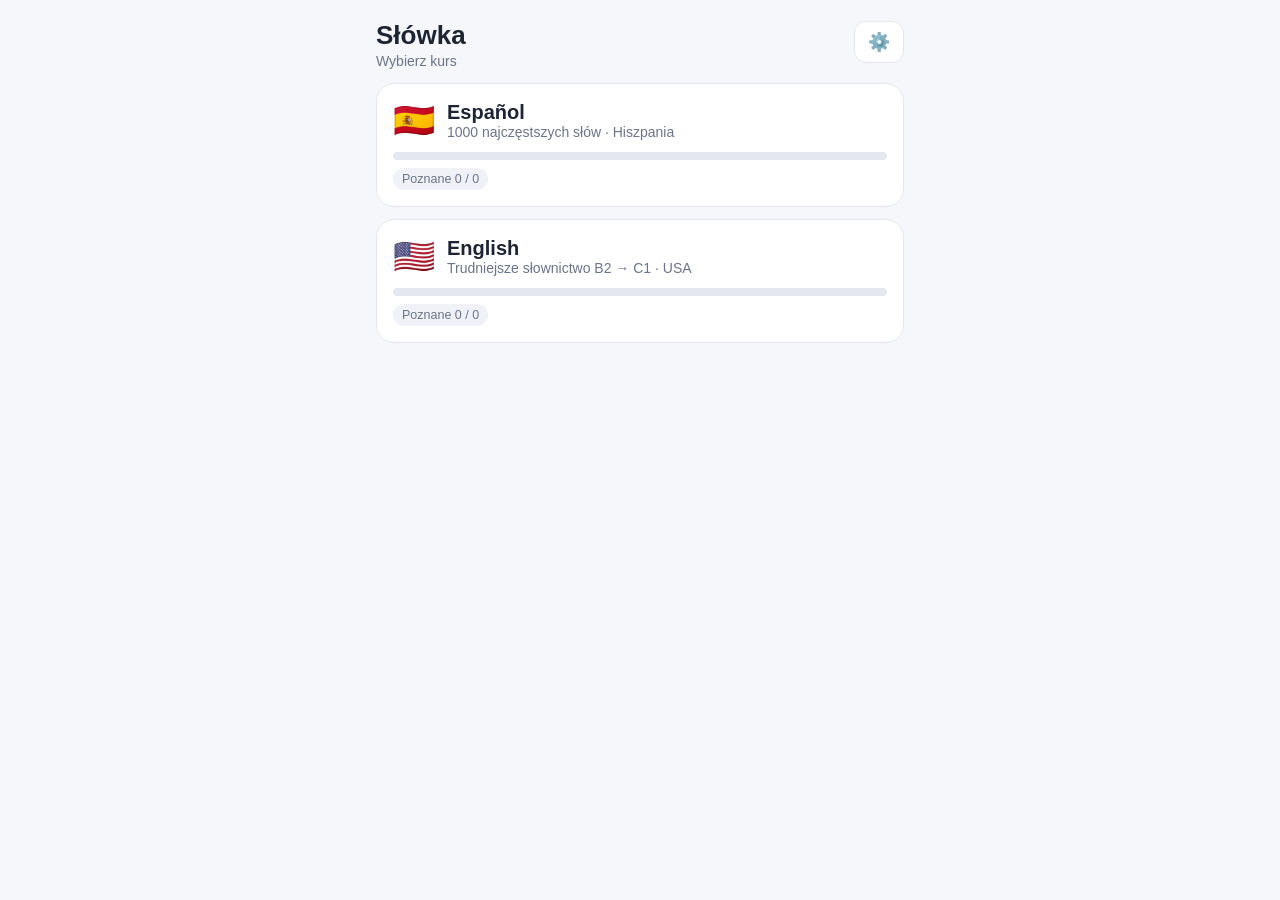
==== index.html @ 41bfd6f7 "Add files via upload" ====
<!doctype html>
<html lang="pl">
<head>
<meta charset="utf-8">
<title>Słówka</title>
<meta name="viewport" content="width=device-width, initial-scale=1, viewport-fit=cover">
<meta name="theme-color" content="#ffffff">
<meta name="apple-mobile-web-app-capable" content="yes">
<meta name="mobile-web-app-capable" content="yes">
<meta name="apple-mobile-web-app-title" content="Słówka">
<meta name="apple-mobile-web-app-status-bar-style" content="default">
<link rel="apple-touch-icon" href="icon-180.png">
<link rel="icon" href="icon-192.png">
<link rel="manifest" href="manifest.json">
<link rel="stylesheet" href="style.css">
</head>
<body>
<div id="app"></div>
<script src="data/es-1.js"></script>
<script src="data/es-2.js"></script>
<script src="data/es-3.js"></script>
<script src="data/en-1.js"></script>
<script src="app.js"></script>
</body>
</html>
---- style.css ----
:root{
  --bg:#f6f7fb;--card:#fff;--ink:#1d2433;--mute:#6b7488;--line:#e4e7ef;
  --acc:#ff7a3d;--acc-d:#e5622a;--ok:#1fa968;--ok-bg:#e3f6ec;--bad:#e5484d;--bad-bg:#fdeaea;
  --blue:#3b6cf6;--r:18px;
}
*{box-sizing:border-box;-webkit-tap-highlight-color:transparent}
html,body{margin:0;background:var(--bg);color:var(--ink);font-family:-apple-system,BlinkMacSystemFont,"SF Pro Text","Segoe UI",Roboto,sans-serif;-webkit-text-size-adjust:100%}
#app{max-width:560px;margin:0 auto;padding:calc(14px + env(safe-area-inset-top)) 16px calc(32px + env(safe-area-inset-bottom));min-height:100vh}
h1{font-size:26px;margin:6px 0 2px}
h2{font-size:20px;margin:0}
.top{display:flex;align-items:center;justify-content:space-between;gap:8px;margin-bottom:14px}
.top .grow{flex:1}
.mute{color:var(--mute);font-size:14px}
.card{background:var(--card);border:1px solid var(--line);border-radius:var(--r);padding:16px;margin-bottom:12px}
.course{display:block;width:100%;text-align:left;font:inherit;color:inherit;cursor:pointer}
.course .row{display:flex;align-items:center;gap:12px}
.flag{font-size:34px}
.bar{height:8px;background:var(--line);border-radius:6px;overflow:hidden;margin:12px 0 8px}
.bar>i{display:block;height:100%;background:var(--acc);border-radius:6px;transition:width .3s}
.chips{display:flex;flex-wrap:wrap;gap:6px}
.chip{font-size:12.5px;background:#f0f2f8;color:var(--mute);padding:4px 9px;border-radius:20px}
.chip.hot{background:#fff1e9;color:var(--acc-d)}
.btn{display:block;width:100%;border:0;border-radius:14px;padding:16px;font:inherit;font-weight:600;font-size:17px;background:var(--acc);color:#fff;cursor:pointer;margin-bottom:10px;text-align:center}
.btn:active{background:var(--acc-d)}
.btn.sec{background:var(--card);color:var(--ink);border:1px solid var(--line)}
.btn.blue{background:var(--blue)}
.btn[disabled]{opacity:.45;pointer-events:none}
.btn small{display:block;font-weight:400;font-size:13px;opacity:.85;margin-top:2px}
.icon{border:1px solid var(--line);background:var(--card);border-radius:12px;font-size:18px;padding:9px 13px;cursor:pointer;color:var(--ink);font-family:inherit}
.back{background:none;border:0;color:var(--blue);font:inherit;font-size:16px;padding:6px 0;cursor:pointer}
.stage{text-align:center;padding:26px 14px}
.big{font-size:34px;font-weight:700;line-height:1.2;word-break:break-word}
.trans{font-size:24px;margin-top:10px;color:var(--ink)}
.ex{margin-top:16px;padding:12px;border-radius:12px;background:#f6f7fb;font-size:16px;cursor:pointer}
.ex span{display:block;color:var(--mute);font-size:14px;margin-top:2px}
.spk{width:76px;height:76px;border-radius:50%;border:0;background:#eaf0ff;font-size:32px;cursor:pointer;margin-bottom:14px}
.spk:active{background:#d5e1ff}
.spk.sm{width:44px;height:44px;font-size:20px;margin:0;flex:none}
.opts{display:grid;gap:10px}
.opt{font:inherit;font-size:18px;text-align:left;padding:16px;border-radius:14px;border:2px solid var(--line);background:var(--card);color:var(--ink);cursor:pointer}
.opt.ok{border-color:var(--ok);background:var(--ok-bg)}
.opt.bad{border-color:var(--bad);background:var(--bad-bg)}
.opt[disabled]{pointer-events:none}
.fb{margin:12px 0;padding:14px;border-radius:14px;font-size:16px}
.fb.ok{background:var(--ok-bg);color:#0d6e43}
.fb.bad{background:var(--bad-bg);color:#a02024}
.fb b{font-size:19px}
.inp{width:100%;font:inherit;font-size:22px;padding:14px;border-radius:14px;border:2px solid var(--line);background:var(--card);color:var(--ink);text-align:center;margin:6px 0 12px;outline:none}
.inp:focus{border-color:var(--blue)}
.inp.ok{border-color:var(--ok);background:var(--ok-bg)}
.inp.bad{border-color:var(--bad);background:var(--bad-bg)}
.sbar{height:6px;background:var(--line);border-radius:6px;overflow:hidden;flex:1}
.sbar>i{display:block;height:100%;background:var(--ok);transition:width .3s}
.wrow{display:flex;align-items:center;gap:12px;padding:12px 0;border-bottom:1px solid var(--line);cursor:pointer}
.wrow:last-child{border-bottom:0}
.wrow .w{font-weight:600;font-size:17px}
.wrow .t{color:var(--mute);font-size:15px}
.dot{width:12px;height:12px;border-radius:50%;background:var(--line);flex:none}
.dot.l1{background:#ffc9a8}.dot.l2{background:#ffa56e}.dot.l3{background:#9bd8b8}.dot.l4{background:#4fbd88}.dot.hard{background:var(--bad)}
.wex{font-size:14px;color:var(--mute);padding:0 0 10px 24px;margin-top:-6px}
.lesson{display:flex;align-items:center;gap:12px;width:100%;text-align:left;font:inherit;color:inherit;background:none;border:0;border-bottom:1px solid var(--line);padding:14px 0;cursor:pointer}
.lesson:last-child{border-bottom:0}
.lesson .grow{flex:1}
.mini{height:5px;background:var(--line);border-radius:4px;overflow:hidden;margin-top:6px}
.mini>i{display:block;height:100%;background:var(--ok)}
select,textarea{width:100%;font:inherit;font-size:16px;padding:10px;border-radius:12px;border:1px solid var(--line);background:var(--card);color:var(--ink)}
textarea{height:110px;font-size:13px;font-family:ui-monospace,Menlo,monospace}
label{display:block;font-weight:600;margin:12px 0 6px}
.row2{display:flex;gap:8px;align-items:center}
.sum{font-size:56px;margin:6px 0}
.statg{display:grid;grid-template-columns:1fr 1fr;gap:10px;margin:14px 0}
.statg div{background:#f6f7fb;border-radius:12px;padding:12px}
.statg b{display:block;font-size:24px}
.streak{font-size:14px;background:#fff1e9;color:var(--acc-d);padding:6px 11px;border-radius:20px;font-weight:600}
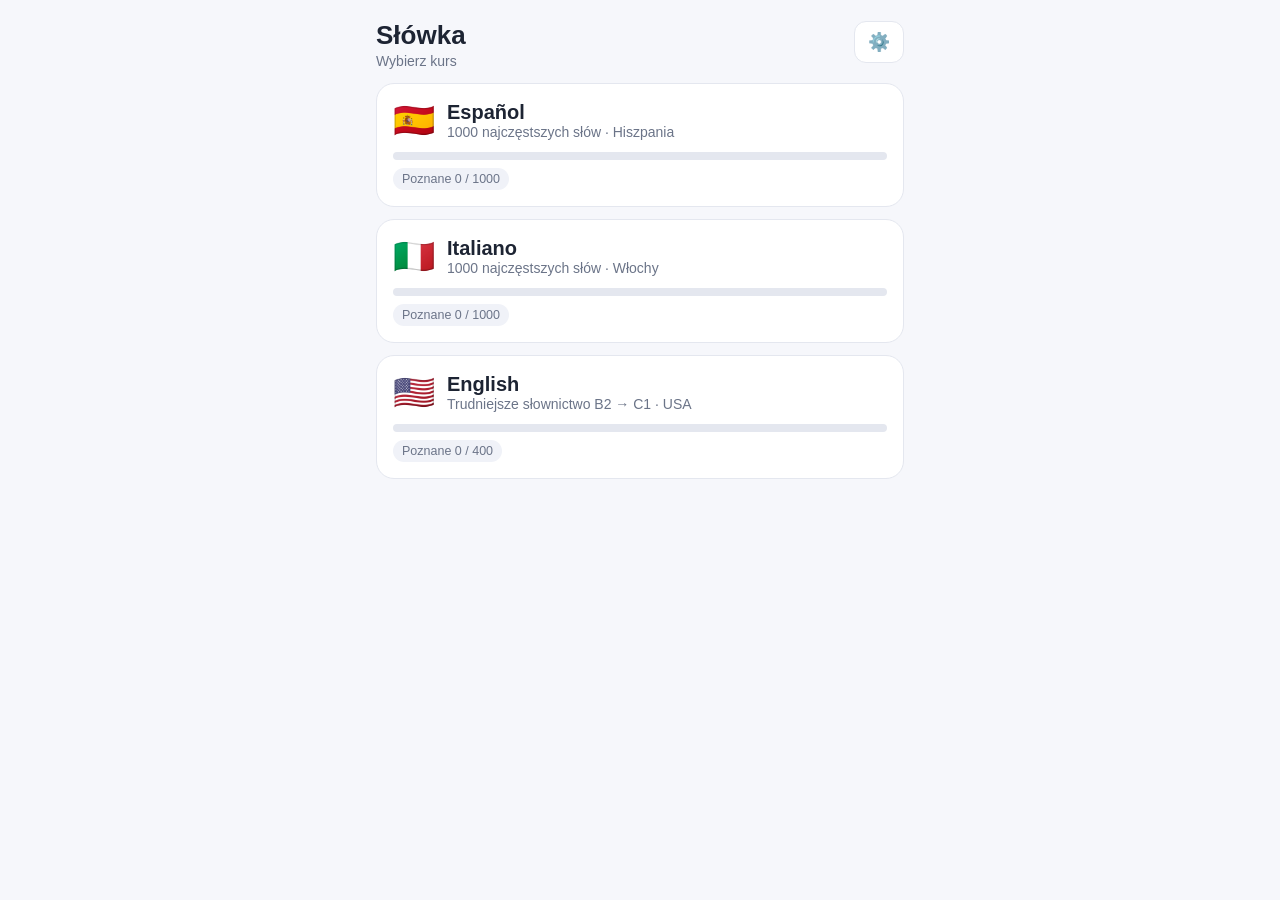
==== commit 20ded83b: "Add files via upload" ====
--- a/index.html
+++ b/index.html
@@ -19,7 +19,15 @@
 <script src="data/es-1.js"></script>
 <script src="data/es-2.js"></script>
 <script src="data/es-3.js"></script>
+<script src="data/it-1.js"></script>
+<script src="data/it-2.js"></script>
 <script src="data/en-1.js"></script>
+<script src="data/tr-es-1.js"></script>
+<script src="data/tr-es-2.js"></script>
+<script src="data/tr-es-3.js"></script>
+<script src="data/tr-it-1.js"></script>
+<script src="data/tr-it-2.js"></script>
+<script src="data/tr-en-1.js"></script>
 <script src="app.js"></script>
 </body>
 </html>
--- a/style.css
+++ b/style.css
@@ -33,6 +33,8 @@
 .trans{font-size:24px;margin-top:10px;color:var(--ink)}
 .ex{margin-top:16px;padding:12px;border-radius:12px;background:#f6f7fb;font-size:16px;cursor:pointer}
 .ex span{display:block;color:var(--mute);font-size:14px;margin-top:2px}
+.trbtn{display:block;margin:8px auto 0;font:inherit;font-size:14px;padding:8px 14px;border-radius:20px;border:1px solid var(--line);background:var(--card);color:var(--blue);cursor:pointer}
+.trtext{margin-top:8px;padding:10px 12px;border-radius:12px;background:#eaf0ff;color:var(--ink);font-size:15px}
 .spk{width:76px;height:76px;border-radius:50%;border:0;background:#eaf0ff;font-size:32px;cursor:pointer;margin-bottom:14px}
 .spk:active{background:#d5e1ff}
 .spk.sm{width:44px;height:44px;font-size:20px;margin:0;flex:none}
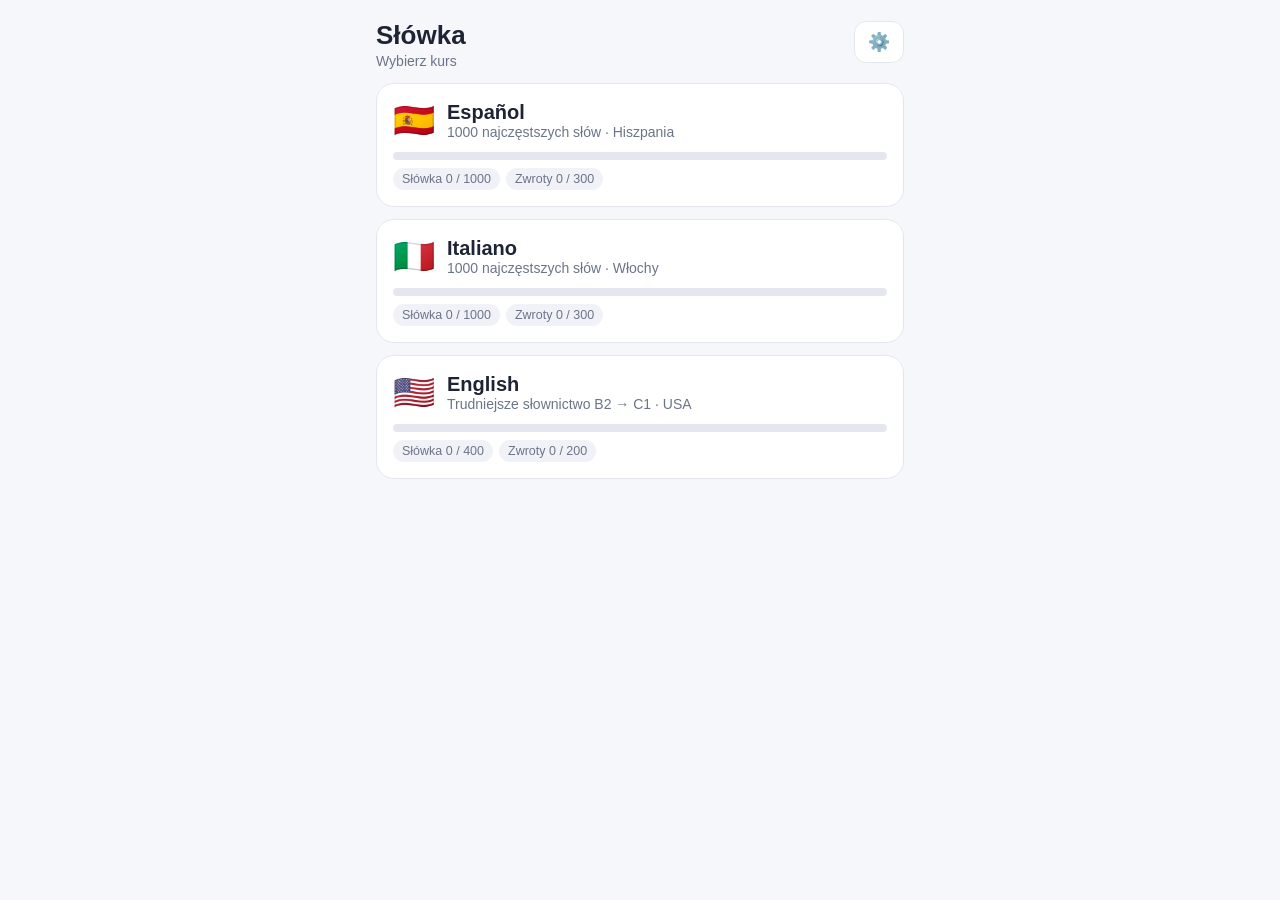
==== commit e1aa857c: "Add files via upload" ====
--- a/index.html
+++ b/index.html
@@ -28,6 +28,9 @@
 <script src="data/tr-it-1.js"></script>
 <script src="data/tr-it-2.js"></script>
 <script src="data/tr-en-1.js"></script>
+<script src="data/ph-es.js"></script>
+<script src="data/ph-it.js"></script>
+<script src="data/ph-en.js"></script>
 <script src="app.js"></script>
 </body>
 </html>
--- a/style.css
+++ b/style.css
@@ -35,6 +35,18 @@
 .ex span{display:block;color:var(--mute);font-size:14px;margin-top:2px}
 .trbtn{display:block;margin:8px auto 0;font:inherit;font-size:14px;padding:8px 14px;border-radius:20px;border:1px solid var(--line);background:var(--card);color:var(--blue);cursor:pointer}
 .trtext{margin-top:8px;padding:10px 12px;border-radius:12px;background:#eaf0ff;color:var(--ink);font-size:15px}
+.tabs{display:flex;gap:6px;background:#e9ecf4;padding:4px;border-radius:14px;margin-bottom:12px}
+.tab{flex:1;font:inherit;font-weight:600;font-size:16px;border:0;background:none;color:var(--mute);padding:10px;border-radius:11px;cursor:pointer}
+.tab.on{background:var(--card);color:var(--ink);box-shadow:0 1px 3px rgba(20,30,60,.12)}
+.big.ph{font-size:26px}
+.meta{margin-top:8px;font-size:13px;color:var(--mute)}
+.built{min-height:64px;display:flex;flex-wrap:wrap;gap:8px;padding:10px;border:2px dashed var(--line);border-radius:14px;background:var(--card);margin-bottom:12px;align-content:flex-start}
+.built.ok{border-color:var(--ok);border-style:solid;background:var(--ok-bg)}
+.built.bad{border-color:var(--bad);border-style:solid;background:var(--bad-bg)}
+.deck{display:flex;flex-wrap:wrap;gap:8px;margin-bottom:14px;min-height:48px}
+.tok{font:inherit;font-size:18px;padding:10px 14px;border-radius:12px;border:2px solid var(--line);background:var(--card);color:var(--ink);cursor:pointer}
+.tok.on{background:#eaf0ff;border-color:#bcd0ff}
+.tok[disabled]{pointer-events:none}
 .spk{width:76px;height:76px;border-radius:50%;border:0;background:#eaf0ff;font-size:32px;cursor:pointer;margin-bottom:14px}
 .spk:active{background:#d5e1ff}
 .spk.sm{width:44px;height:44px;font-size:20px;margin:0;flex:none}
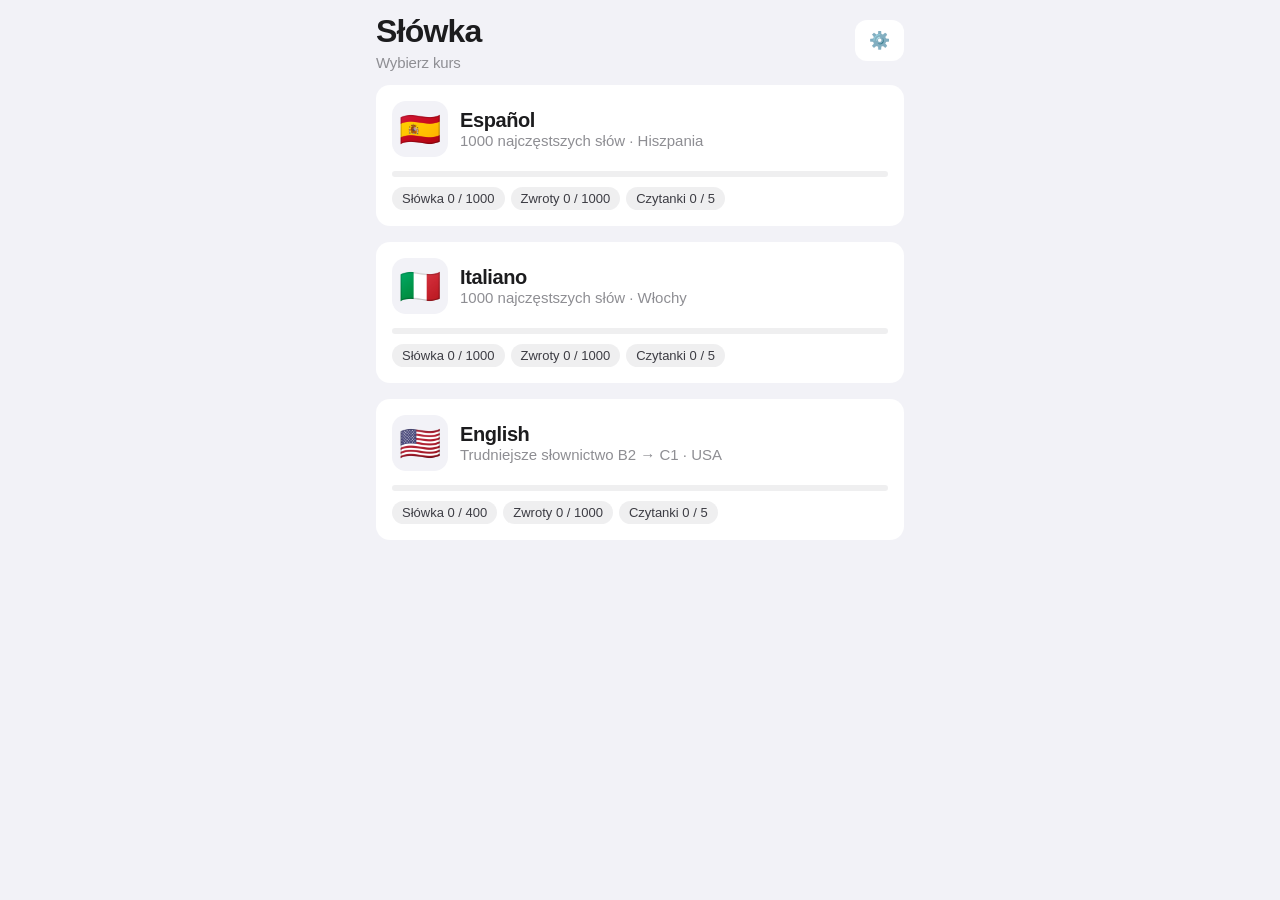
==== commit 6c9ac44d: "Add files via upload" ====
--- a/index.html
+++ b/index.html
@@ -4,7 +4,7 @@
 <meta charset="utf-8">
 <title>Słówka</title>
 <meta name="viewport" content="width=device-width, initial-scale=1, viewport-fit=cover">
-<meta name="theme-color" content="#ffffff">
+<meta name="theme-color" content="#f2f2f7">
 <meta name="apple-mobile-web-app-capable" content="yes">
 <meta name="mobile-web-app-capable" content="yes">
 <meta name="apple-mobile-web-app-title" content="Słówka">
@@ -31,6 +31,18 @@
 <script src="data/ph-es.js"></script>
 <script src="data/ph-it.js"></script>
 <script src="data/ph-en.js"></script>
+<script src="data/ph-es-2.js"></script>
+<script src="data/ph-it-2.js"></script>
+<script src="data/ph-en-2.js"></script>
+<script src="data/ph-es-3.js"></script>
+<script src="data/ph-it-3.js"></script>
+<script src="data/ph-en-3.js"></script>
+<script src="data/rd-es-a.js"></script>
+<script src="data/rd-es-b.js"></script>
+<script src="data/rd-it-a.js"></script>
+<script src="data/rd-it-b.js"></script>
+<script src="data/rd-en-a.js"></script>
+<script src="data/rd-en-b.js"></script>
 <script src="app.js"></script>
 </body>
 </html>
--- a/style.css
+++ b/style.css
@@ -1,88 +1,120 @@
 :root{
-  --bg:#f6f7fb;--card:#fff;--ink:#1d2433;--mute:#6b7488;--line:#e4e7ef;
-  --acc:#ff7a3d;--acc-d:#e5622a;--ok:#1fa968;--ok-bg:#e3f6ec;--bad:#e5484d;--bad-bg:#fdeaea;
-  --blue:#3b6cf6;--r:18px;
+  --bg:#f2f2f7;--card:#fff;--ink:#1c1c1e;--mute:#8e8e93;--line:rgba(60,60,67,.18);--fill:rgba(120,120,128,.12);
+  --acc:#007aff;--acc-d:#0062cc;--ok:#34c759;--ok-bg:rgba(52,199,89,.16);--bad:#ff3b30;--bad-bg:rgba(255,59,48,.12);
+  --blue:#007aff;--orange:#ff9500;--r:14px;
 }
 *{box-sizing:border-box;-webkit-tap-highlight-color:transparent}
-html,body{margin:0;background:var(--bg);color:var(--ink);font-family:-apple-system,BlinkMacSystemFont,"SF Pro Text","Segoe UI",Roboto,sans-serif;-webkit-text-size-adjust:100%}
-#app{max-width:560px;margin:0 auto;padding:calc(14px + env(safe-area-inset-top)) 16px calc(32px + env(safe-area-inset-bottom));min-height:100vh}
-h1{font-size:26px;margin:6px 0 2px}
-h2{font-size:20px;margin:0}
-.top{display:flex;align-items:center;justify-content:space-between;gap:8px;margin-bottom:14px}
-.top .grow{flex:1}
-.mute{color:var(--mute);font-size:14px}
-.card{background:var(--card);border:1px solid var(--line);border-radius:var(--r);padding:16px;margin-bottom:12px}
-.course{display:block;width:100%;text-align:left;font:inherit;color:inherit;cursor:pointer}
+html,body{margin:0;background:var(--bg);color:var(--ink);font-family:-apple-system,BlinkMacSystemFont,"SF Pro Text","SF Pro Display","Helvetica Neue",Arial,sans-serif;-webkit-text-size-adjust:100%;-webkit-font-smoothing:antialiased;letter-spacing:-.01em}
+button,input,select,textarea{font-family:inherit}
+#app{max-width:560px;margin:0 auto;padding:calc(10px + env(safe-area-inset-top)) 16px calc(40px + env(safe-area-inset-bottom));min-height:100vh}
+h1{font-size:32px;line-height:1.12;font-weight:700;letter-spacing:-.025em;margin:4px 0 4px}
+h2{font-size:20px;font-weight:600;letter-spacing:-.02em;margin:0}
+.top{display:flex;align-items:center;justify-content:space-between;gap:10px;margin-bottom:14px}
+.top .grow{flex:1;min-width:0}
+.mute{color:var(--mute);font-size:15px}
+.card{background:var(--card);border-radius:var(--r);padding:16px;margin-bottom:16px}
+.course{display:block;width:100%;text-align:left;font:inherit;color:inherit;cursor:pointer;border:0;transition:transform .12s,opacity .12s}
+.course:active{transform:scale(.985);opacity:.8}
 .course .row{display:flex;align-items:center;gap:12px}
-.flag{font-size:34px}
-.bar{height:8px;background:var(--line);border-radius:6px;overflow:hidden;margin:12px 0 8px}
-.bar>i{display:block;height:100%;background:var(--acc);border-radius:6px;transition:width .3s}
+.flag{font-size:34px;width:56px;height:56px;border-radius:14px;background:var(--bg);display:flex;align-items:center;justify-content:center;flex:none}
+.bar{height:6px;background:var(--fill);border-radius:4px;overflow:hidden;margin:14px 0 10px}
+.bar>i{display:block;height:100%;background:var(--blue);border-radius:4px;transition:width .3s}
 .chips{display:flex;flex-wrap:wrap;gap:6px}
-.chip{font-size:12.5px;background:#f0f2f8;color:var(--mute);padding:4px 9px;border-radius:20px}
-.chip.hot{background:#fff1e9;color:var(--acc-d)}
-.btn{display:block;width:100%;border:0;border-radius:14px;padding:16px;font:inherit;font-weight:600;font-size:17px;background:var(--acc);color:#fff;cursor:pointer;margin-bottom:10px;text-align:center}
-.btn:active{background:var(--acc-d)}
-.btn.sec{background:var(--card);color:var(--ink);border:1px solid var(--line)}
-.btn.blue{background:var(--blue)}
-.btn[disabled]{opacity:.45;pointer-events:none}
+.chip{font-size:13px;background:var(--fill);color:#3c3c43;padding:4px 10px;border-radius:20px;font-weight:500}
+.chip.hot{background:rgba(255,149,0,.16);color:#b25e00}
+.btn{display:block;width:100%;border:0;border-radius:14px;padding:15px;font-weight:600;font-size:17px;background:var(--blue);color:#fff;cursor:pointer;margin-bottom:10px;text-align:center;transition:opacity .12s,transform .12s}
+.btn:active{opacity:.7;transform:scale(.985)}
+.btn.sec{background:var(--card);color:var(--blue)}
+.btn.blue{background:var(--ok)}
+.btn[disabled]{opacity:.4;pointer-events:none}
 .btn small{display:block;font-weight:400;font-size:13px;opacity:.85;margin-top:2px}
-.icon{border:1px solid var(--line);background:var(--card);border-radius:12px;font-size:18px;padding:9px 13px;cursor:pointer;color:var(--ink);font-family:inherit}
-.back{background:none;border:0;color:var(--blue);font:inherit;font-size:16px;padding:6px 0;cursor:pointer}
-.stage{text-align:center;padding:26px 14px}
-.big{font-size:34px;font-weight:700;line-height:1.2;word-break:break-word}
-.trans{font-size:24px;margin-top:10px;color:var(--ink)}
-.ex{margin-top:16px;padding:12px;border-radius:12px;background:#f6f7fb;font-size:16px;cursor:pointer}
-.ex span{display:block;color:var(--mute);font-size:14px;margin-top:2px}
-.trbtn{display:block;margin:8px auto 0;font:inherit;font-size:14px;padding:8px 14px;border-radius:20px;border:1px solid var(--line);background:var(--card);color:var(--blue);cursor:pointer}
-.trtext{margin-top:8px;padding:10px 12px;border-radius:12px;background:#eaf0ff;color:var(--ink);font-size:15px}
-.tabs{display:flex;gap:6px;background:#e9ecf4;padding:4px;border-radius:14px;margin-bottom:12px}
-.tab{flex:1;font:inherit;font-weight:600;font-size:16px;border:0;background:none;color:var(--mute);padding:10px;border-radius:11px;cursor:pointer}
-.tab.on{background:var(--card);color:var(--ink);box-shadow:0 1px 3px rgba(20,30,60,.12)}
+.icon{border:0;background:var(--card);border-radius:12px;font-size:17px;padding:10px 14px;cursor:pointer;color:var(--blue);font-weight:500}
+.icon:active{opacity:.6}
+.icon.on{background:rgba(0,122,255,.14)}
+.back{background:none;border:0;color:var(--blue);font-size:17px;padding:8px 0;cursor:pointer;margin-left:-4px}
+.back:active{opacity:.5}
+.stage{text-align:center;padding:26px 16px}
+.big{font-size:36px;font-weight:700;line-height:1.15;word-break:break-word;letter-spacing:-.025em}
 .big.ph{font-size:26px}
+.trans{font-size:22px;margin-top:10px}
 .meta{margin-top:8px;font-size:13px;color:var(--mute)}
-.built{min-height:64px;display:flex;flex-wrap:wrap;gap:8px;padding:10px;border:2px dashed var(--line);border-radius:14px;background:var(--card);margin-bottom:12px;align-content:flex-start}
+.ex{margin-top:16px;padding:12px;border-radius:12px;background:var(--bg);font-size:16px;cursor:pointer}
+.spk{width:72px;height:72px;border-radius:50%;border:0;background:rgba(0,122,255,.12);font-size:30px;cursor:pointer;margin-bottom:14px;color:var(--blue)}
+.spk:active{background:rgba(0,122,255,.25)}
+.spk.sm{width:40px;height:40px;font-size:18px;margin:0;flex:none}
+.opts{display:grid;gap:10px;margin-bottom:6px}
+.opt{font-size:17px;text-align:left;padding:15px 16px;border-radius:12px;border:0;background:var(--card);color:var(--ink);cursor:pointer;transition:background .15s}
+.opt:active{background:#e5e5ea}
+.opt.ok{background:var(--ok-bg);color:#0a7a30;font-weight:600}
+.opt.bad{background:var(--bad-bg);color:#c2231a}
+.opt[disabled]{pointer-events:none}
+.fb{margin:12px 0;padding:14px;border-radius:14px;font-size:16px}
+.fb.ok{background:var(--ok-bg);color:#0a6a2b}
+.fb.bad{background:var(--bad-bg);color:#a8221a}
+.fb b{font-size:19px}
+.inp{width:100%;font-size:22px;padding:14px;border-radius:12px;border:2px solid transparent;background:var(--card);color:var(--ink);text-align:center;margin:6px 0 12px;outline:none}
+.inp:focus{border-color:var(--blue)}
+.inp.ok{border-color:var(--ok);background:var(--ok-bg)}
+.inp.bad{border-color:var(--bad);background:var(--bad-bg)}
+.sbar{height:6px;background:var(--fill);border-radius:4px;overflow:hidden;flex:1}
+.sbar>i{display:block;height:100%;background:var(--ok);transition:width .3s}
+/* listy w stylu Ustawień iOS */
+.wrow{display:flex;align-items:center;gap:12px;padding:11px 0;border-bottom:.5px solid var(--line);cursor:pointer}
+.wrow:last-child{border-bottom:0}
+.wrow .w{font-weight:600;font-size:17px}
+.wrow .t{color:var(--mute);font-size:15px}
+.dot{width:11px;height:11px;border-radius:50%;background:var(--fill);flex:none}
+.dot.l1{background:#ffcc80}.dot.l2{background:#ffb74d}.dot.l3{background:#9be3b0}.dot.l4{background:var(--ok)}.dot.hard{background:var(--bad)}
+.wex{font-size:14px;color:var(--mute);padding:0 0 10px 0;margin-top:-4px}
+.lesson{display:flex;align-items:center;gap:12px;width:100%;text-align:left;font:inherit;color:inherit;background:none;border:0;border-bottom:.5px solid var(--line);padding:13px 0;cursor:pointer}
+.lesson::after{content:"›";color:#c7c7cc;font-size:26px;line-height:1;margin-left:2px;font-weight:400}
+.lesson:last-child{border-bottom:0}
+.lesson:active{opacity:.5}
+.lesson .grow{flex:1;min-width:0}
+.mini{height:4px;background:var(--fill);border-radius:3px;overflow:hidden;margin-top:7px}
+.mini>i{display:block;height:100%;background:var(--ok)}
+select,textarea{width:100%;font-size:16px;padding:11px;border-radius:10px;border:0;background:var(--fill);color:var(--ink)}
+textarea{height:110px;font-size:13px;font-family:ui-monospace,Menlo,monospace}
+label{display:block;font-weight:600;font-size:15px;margin:14px 0 6px}
+.row2{display:flex;gap:8px;align-items:center}
+input[type=range]{accent-color:var(--blue)}
+.sum{font-size:56px;margin:6px 0}
+.statg{display:grid;grid-template-columns:1fr 1fr;gap:10px;margin:14px 0}
+.statg div{background:var(--bg);border-radius:12px;padding:12px}
+.statg b{display:block;font-size:24px}
+.streak{font-size:14px;background:rgba(255,149,0,.16);color:#b25e00;padding:6px 11px;border-radius:20px;font-weight:600}
+/* kontrolka segmentowa */
+.tabs{display:flex;gap:2px;background:var(--fill);padding:2px;border-radius:9px;margin-bottom:16px}
+.tab{flex:1;font-weight:500;font-size:14px;border:0;background:none;color:var(--ink);padding:8px 4px;border-radius:7px;cursor:pointer;transition:background .15s}
+.tab.on{background:#fff;font-weight:600;box-shadow:0 3px 8px rgba(0,0,0,.12),0 1px 1px rgba(0,0,0,.04)}
+/* układanie słów */
+.built{min-height:64px;display:flex;flex-wrap:wrap;gap:8px;padding:10px;border:1.5px dashed rgba(60,60,67,.3);border-radius:14px;background:var(--card);margin-bottom:12px;align-content:flex-start}
 .built.ok{border-color:var(--ok);border-style:solid;background:var(--ok-bg)}
 .built.bad{border-color:var(--bad);border-style:solid;background:var(--bad-bg)}
 .deck{display:flex;flex-wrap:wrap;gap:8px;margin-bottom:14px;min-height:48px}
-.tok{font:inherit;font-size:18px;padding:10px 14px;border-radius:12px;border:2px solid var(--line);background:var(--card);color:var(--ink);cursor:pointer}
-.tok.on{background:#eaf0ff;border-color:#bcd0ff}
+.tok{font-size:18px;padding:10px 14px;border-radius:12px;border:0;background:var(--card);color:var(--ink);cursor:pointer;box-shadow:0 1px 2px rgba(0,0,0,.1)}
+.tok.on{background:rgba(0,122,255,.12);color:var(--blue);box-shadow:none}
 .tok[disabled]{pointer-events:none}
-.spk{width:76px;height:76px;border-radius:50%;border:0;background:#eaf0ff;font-size:32px;cursor:pointer;margin-bottom:14px}
-.spk:active{background:#d5e1ff}
-.spk.sm{width:44px;height:44px;font-size:20px;margin:0;flex:none}
-.opts{display:grid;gap:10px}
-.opt{font:inherit;font-size:18px;text-align:left;padding:16px;border-radius:14px;border:2px solid var(--line);background:var(--card);color:var(--ink);cursor:pointer}
-.opt.ok{border-color:var(--ok);background:var(--ok-bg)}
-.opt.bad{border-color:var(--bad);background:var(--bad-bg)}
-.opt[disabled]{pointer-events:none}
-.fb{margin:12px 0;padding:14px;border-radius:14px;font-size:16px}
-.fb.ok{background:var(--ok-bg);color:#0d6e43}
-.fb.bad{background:var(--bad-bg);color:#a02024}
-.fb b{font-size:19px}
-.inp{width:100%;font:inherit;font-size:22px;padding:14px;border-radius:14px;border:2px solid var(--line);background:var(--card);color:var(--ink);text-align:center;margin:6px 0 12px;outline:none}
-.inp:focus{border-color:var(--blue)}
-.inp.ok{border-color:var(--ok);background:var(--ok-bg)}
-.inp.bad{border-color:var(--bad);background:var(--bad-bg)}
-.sbar{height:6px;background:var(--line);border-radius:6px;overflow:hidden;flex:1}
-.sbar>i{display:block;height:100%;background:var(--ok);transition:width .3s}
-.wrow{display:flex;align-items:center;gap:12px;padding:12px 0;border-bottom:1px solid var(--line);cursor:pointer}
-.wrow:last-child{border-bottom:0}
-.wrow .w{font-weight:600;font-size:17px}
-.wrow .t{color:var(--mute);font-size:15px}
-.dot{width:12px;height:12px;border-radius:50%;background:var(--line);flex:none}
-.dot.l1{background:#ffc9a8}.dot.l2{background:#ffa56e}.dot.l3{background:#9bd8b8}.dot.l4{background:#4fbd88}.dot.hard{background:var(--bad)}
-.wex{font-size:14px;color:var(--mute);padding:0 0 10px 24px;margin-top:-6px}
-.lesson{display:flex;align-items:center;gap:12px;width:100%;text-align:left;font:inherit;color:inherit;background:none;border:0;border-bottom:1px solid var(--line);padding:14px 0;cursor:pointer}
-.lesson:last-child{border-bottom:0}
-.lesson .grow{flex:1}
-.mini{height:5px;background:var(--line);border-radius:4px;overflow:hidden;margin-top:6px}
-.mini>i{display:block;height:100%;background:var(--ok)}
-select,textarea{width:100%;font:inherit;font-size:16px;padding:10px;border-radius:12px;border:1px solid var(--line);background:var(--card);color:var(--ink)}
-textarea{height:110px;font-size:13px;font-family:ui-monospace,Menlo,monospace}
-label{display:block;font-weight:600;margin:12px 0 6px}
-.row2{display:flex;gap:8px;align-items:center}
-.sum{font-size:56px;margin:6px 0}
-.statg{display:grid;grid-template-columns:1fr 1fr;gap:10px;margin:14px 0}
-.statg div{background:#f6f7fb;border-radius:12px;padding:12px}
-.statg b{display:block;font-size:24px}
-.streak{font-size:14px;background:#fff1e9;color:var(--acc-d);padding:6px 11px;border-radius:20px;font-weight:600}
+/* tłumaczenia */
+.trbtn{display:block;margin:8px auto 0;font-size:14px;padding:7px 14px;border-radius:20px;border:0;background:var(--fill);color:var(--blue);cursor:pointer;font-weight:500}
+.trtext{margin-top:8px;padding:10px 12px;border-radius:12px;background:rgba(0,122,255,.1);color:var(--ink);font-size:15px}
+/* czytnik */
+.rtool{display:flex;gap:8px;align-items:center;margin-bottom:12px}
+.reader{font-size:19px;line-height:1.75;padding:16px 16px 8px}
+.para{margin-bottom:6px}
+.snt{border-radius:6px;transition:background .2s}
+.snt.on{background:rgba(255,204,0,.3)}
+.wd{cursor:pointer;border-bottom:1px dotted rgba(60,60,67,.35)}
+.wd:active{background:rgba(0,122,255,.15)}
+.reader .trbtn{margin:2px 0 14px}
+.reader .trtext{margin:4px 0 14px;font-size:16px;line-height:1.5}
+/* dolny arkusz */
+#sheet{position:fixed;left:0;right:0;bottom:0;z-index:20;padding:0 8px calc(8px + env(safe-area-inset-bottom))}
+.sheet-in{max-width:560px;margin:0 auto;background:rgba(255,255,255,.92);-webkit-backdrop-filter:saturate(180%) blur(24px);backdrop-filter:saturate(180%) blur(24px);border-radius:22px;padding:22px 16px 16px;box-shadow:0 -4px 30px rgba(0,0,0,.18);position:relative}
+.sheet-in::before{content:"";position:absolute;top:7px;left:50%;width:36px;height:5px;border-radius:3px;background:rgba(60,60,67,.3);transform:translateX(-50%)}
+.sx{position:absolute;top:14px;right:12px;padding:6px 11px;background:var(--fill)}
+.sw{font-size:24px;font-weight:700;padding-right:44px;letter-spacing:-.02em}
+.sg{font-size:18px;margin:6px 0 12px;min-height:24px}
+.sb{display:flex;flex-wrap:wrap;gap:8px}
+.sb .icon{font-size:15px;background:var(--fill)}
+.sb .icon.on{background:rgba(52,199,89,.2);color:#0a7a30}
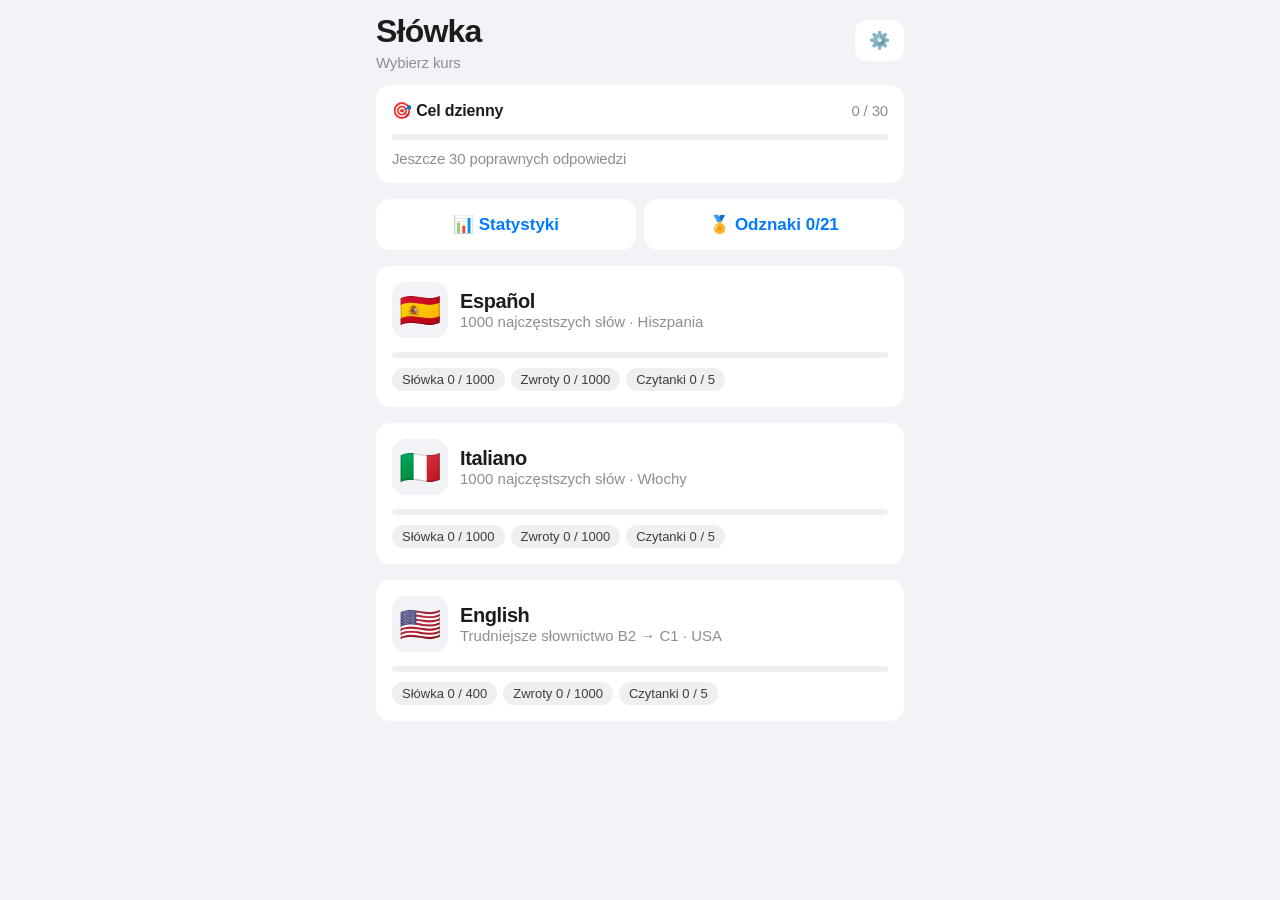
==== commit bd2f6441: "Add files via upload" ====
--- a/index.html
+++ b/index.html
@@ -43,6 +43,7 @@
 <script src="data/rd-it-b.js"></script>
 <script src="data/rd-en-a.js"></script>
 <script src="data/rd-en-b.js"></script>
+<script src="extra.js"></script>
 <script src="app.js"></script>
 </body>
 </html>
--- a/style.css
+++ b/style.css
@@ -99,7 +99,9 @@
 .trbtn{display:block;margin:8px auto 0;font-size:14px;padding:7px 14px;border-radius:20px;border:0;background:var(--fill);color:var(--blue);cursor:pointer;font-weight:500}
 .trtext{margin-top:8px;padding:10px 12px;border-radius:12px;background:rgba(0,122,255,.1);color:var(--ink);font-size:15px}
 /* czytnik */
-.rtool{display:flex;gap:8px;align-items:center;margin-bottom:12px}
+.rtool{display:flex;gap:8px;align-items:center;position:fixed;left:0;right:0;bottom:0;z-index:10;padding:10px max(16px,calc((100vw - 560px)/2)) calc(10px + env(safe-area-inset-bottom));background:rgba(242,242,247,.88);-webkit-backdrop-filter:saturate(180%) blur(20px);backdrop-filter:saturate(180%) blur(20px);border-top:.5px solid var(--line)}
+.rtool .btn{padding:11px;font-size:16px}
+.btn.stopping{background:var(--bad)}
 .reader{font-size:19px;line-height:1.75;padding:16px 16px 8px}
 .para{margin-bottom:6px}
 .snt{border-radius:6px;transition:background .2s}
@@ -108,8 +110,24 @@
 .wd:active{background:rgba(0,122,255,.15)}
 .reader .trbtn{margin:2px 0 14px}
 .reader .trtext{margin:4px 0 14px;font-size:16px;line-height:1.5}
+/* statystyki i odznaki */
+.chart{display:flex;gap:8px;align-items:flex-end;margin:14px 0 12px;height:150px}
+.chart .col{flex:1;display:flex;flex-direction:column;align-items:center;justify-content:flex-end;gap:2px;height:100%}
+.chart .stack{display:flex;flex-direction:column;justify-content:flex-end;width:100%;max-width:34px;flex:1}
+.chart .bc{display:block;background:var(--ok);border-radius:4px 4px 0 0;min-height:0}
+.chart .bw{display:block;background:var(--bad);min-height:0}
+.chart span{font-size:12px;color:var(--mute)}
+.chart small{font-size:11px;color:var(--mute)}
+.badges{display:grid;grid-template-columns:1fr 1fr;gap:10px}
+.badge{background:var(--card);border-radius:14px;padding:14px 12px;text-align:center;opacity:.45;filter:grayscale(1)}
+.badge.on{opacity:1;filter:none}
+.badge .bi{font-size:34px;margin-bottom:4px}
+.badge b{display:block;font-size:15px}
+.badge .mute{font-size:12px;margin-top:3px}
+#toast{position:fixed;left:50%;top:calc(12px + env(safe-area-inset-top));transform:translate(-50%,-140%);z-index:50;background:rgba(28,28,30,.92);color:#fff;padding:12px 18px;border-radius:14px;font-size:15px;font-weight:600;transition:transform .3s;max-width:90vw;text-align:center}
+#toast.show{transform:translate(-50%,0)}
 /* dolny arkusz */
-#sheet{position:fixed;left:0;right:0;bottom:0;z-index:20;padding:0 8px calc(8px + env(safe-area-inset-bottom))}
+#sheet{position:fixed;left:0;right:0;bottom:0;z-index:30;padding:0 8px calc(8px + env(safe-area-inset-bottom))}
 .sheet-in{max-width:560px;margin:0 auto;background:rgba(255,255,255,.92);-webkit-backdrop-filter:saturate(180%) blur(24px);backdrop-filter:saturate(180%) blur(24px);border-radius:22px;padding:22px 16px 16px;box-shadow:0 -4px 30px rgba(0,0,0,.18);position:relative}
 .sheet-in::before{content:"";position:absolute;top:7px;left:50%;width:36px;height:5px;border-radius:3px;background:rgba(60,60,67,.3);transform:translateX(-50%)}
 .sx{position:absolute;top:14px;right:12px;padding:6px 11px;background:var(--fill)}
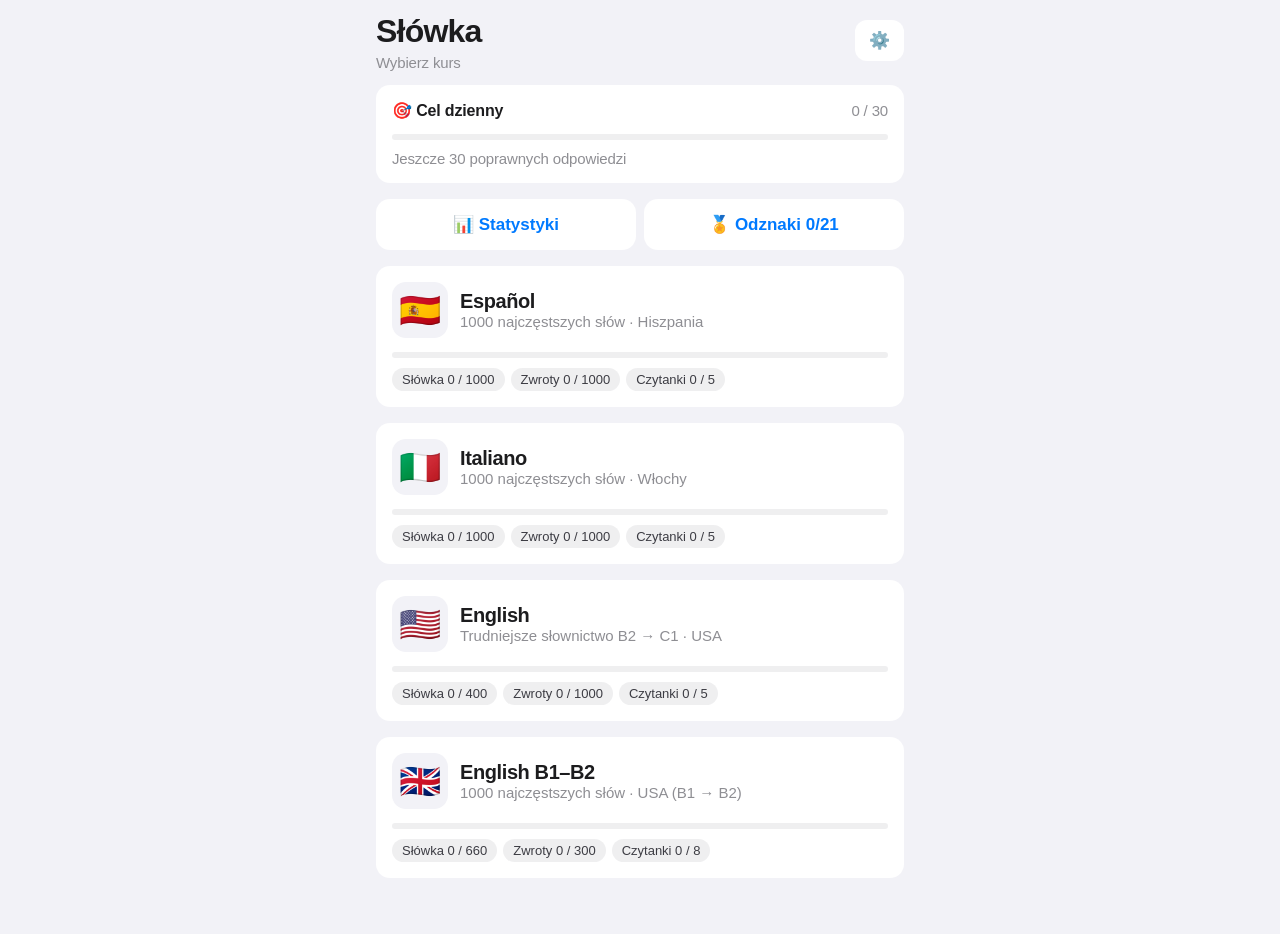
==== commit 0ee3d8b2: "Wersja testowa v2: kurs English B1–B2 (en2) Co-Authored-By: Claude Opus 5.5 <noreply@anthropic.com> " ====
--- a/index.html
+++ b/index.html
@@ -22,12 +22,20 @@
 <script src="data/it-1.js"></script>
 <script src="data/it-2.js"></script>
 <script src="data/en-1.js"></script>
+<script src="data/en2-1.js"></script>
+<script src="data/en2-2.js"></script>
+<script src="data/en2-3.js"></script>
+<script src="data/en2-4.js"></script>
 <script src="data/tr-es-1.js"></script>
 <script src="data/tr-es-2.js"></script>
 <script src="data/tr-es-3.js"></script>
 <script src="data/tr-it-1.js"></script>
 <script src="data/tr-it-2.js"></script>
 <script src="data/tr-en-1.js"></script>
+<script src="data/tr-en2-1.js"></script>
+<script src="data/tr-en2-2.js"></script>
+<script src="data/tr-en2-3.js"></script>
+<script src="data/tr-en2-4.js"></script>
 <script src="data/ph-es.js"></script>
 <script src="data/ph-it.js"></script>
 <script src="data/ph-en.js"></script>
@@ -37,12 +45,16 @@
 <script src="data/ph-es-3.js"></script>
 <script src="data/ph-it-3.js"></script>
 <script src="data/ph-en-3.js"></script>
+<script src="data/ph-en2.js"></script>
+<script src="data/ph-en2-2.js"></script>
 <script src="data/rd-es-a.js"></script>
 <script src="data/rd-es-b.js"></script>
 <script src="data/rd-it-a.js"></script>
 <script src="data/rd-it-b.js"></script>
 <script src="data/rd-en-a.js"></script>
 <script src="data/rd-en-b.js"></script>
+<script src="data/rd-en2-a.js"></script>
+<script src="data/rd-en2-b.js"></script>
 <script src="extra.js"></script>
 <script src="app.js"></script>
 </body>
